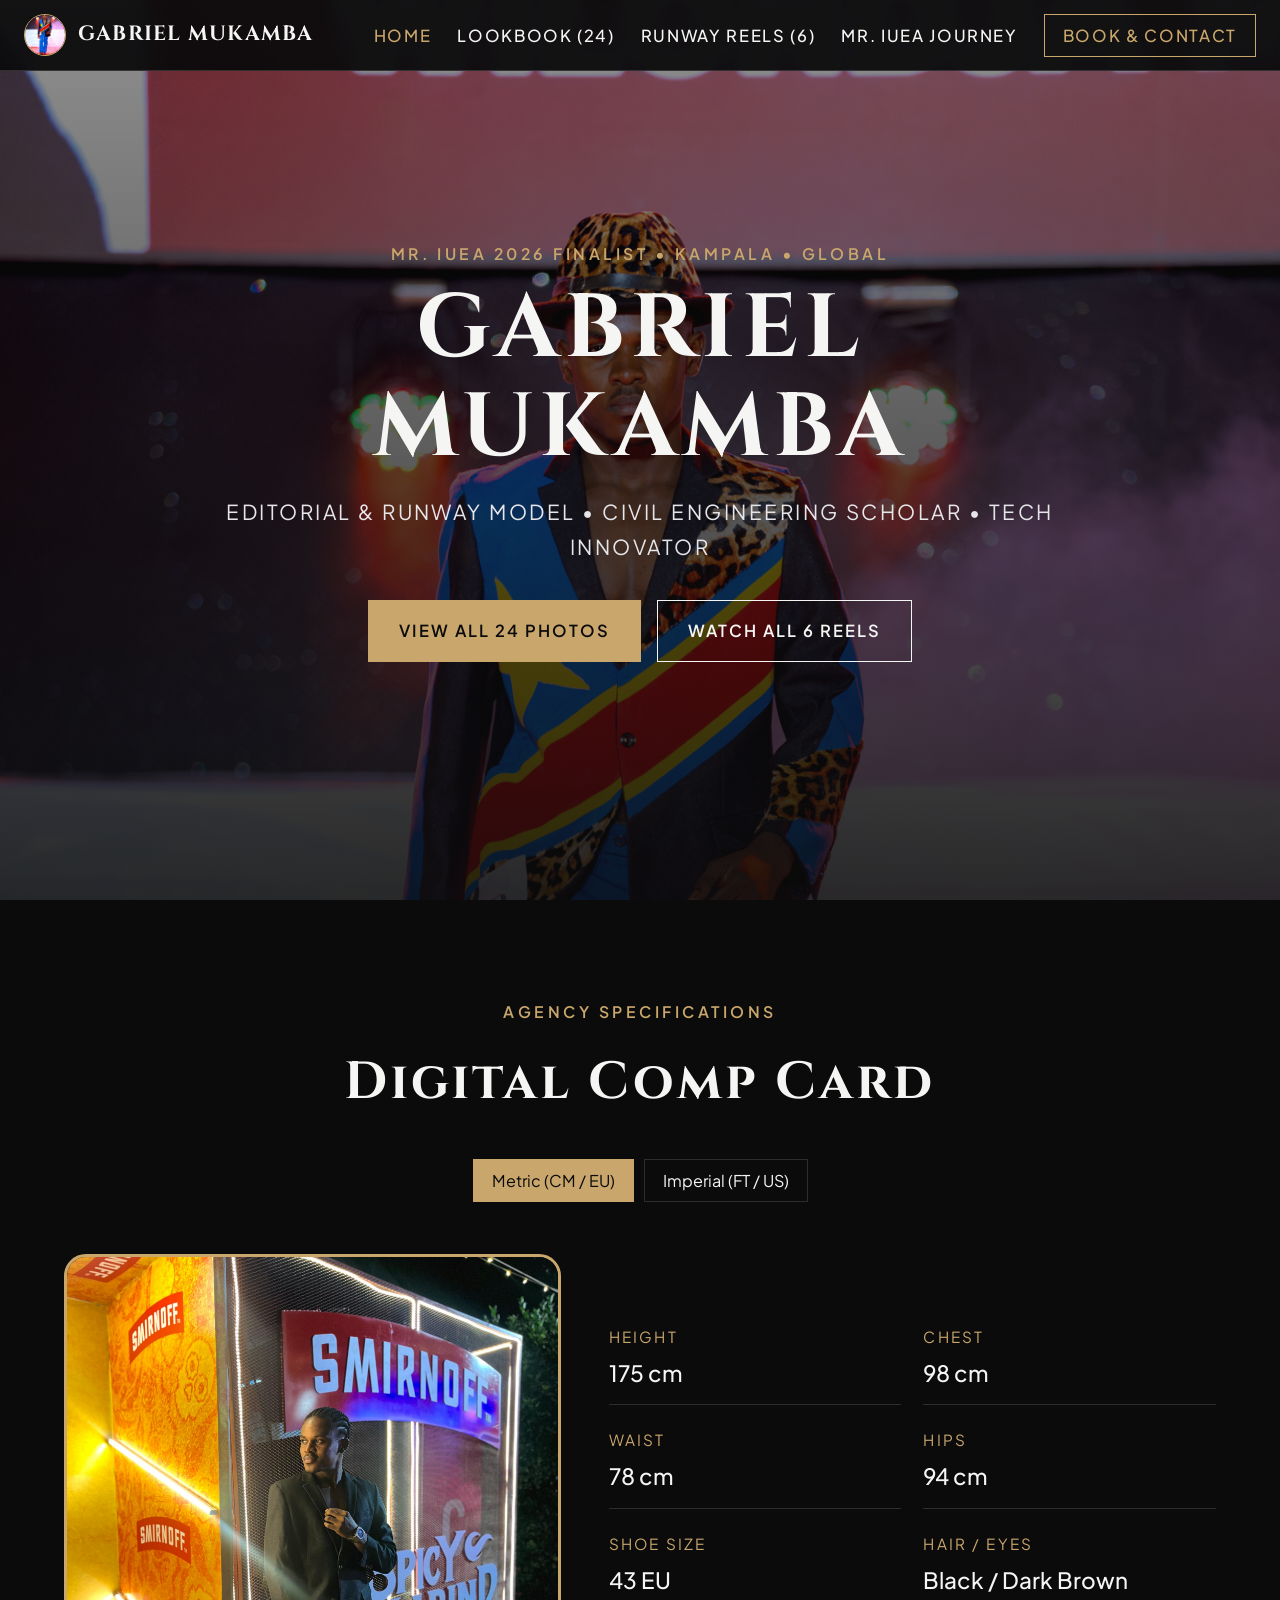
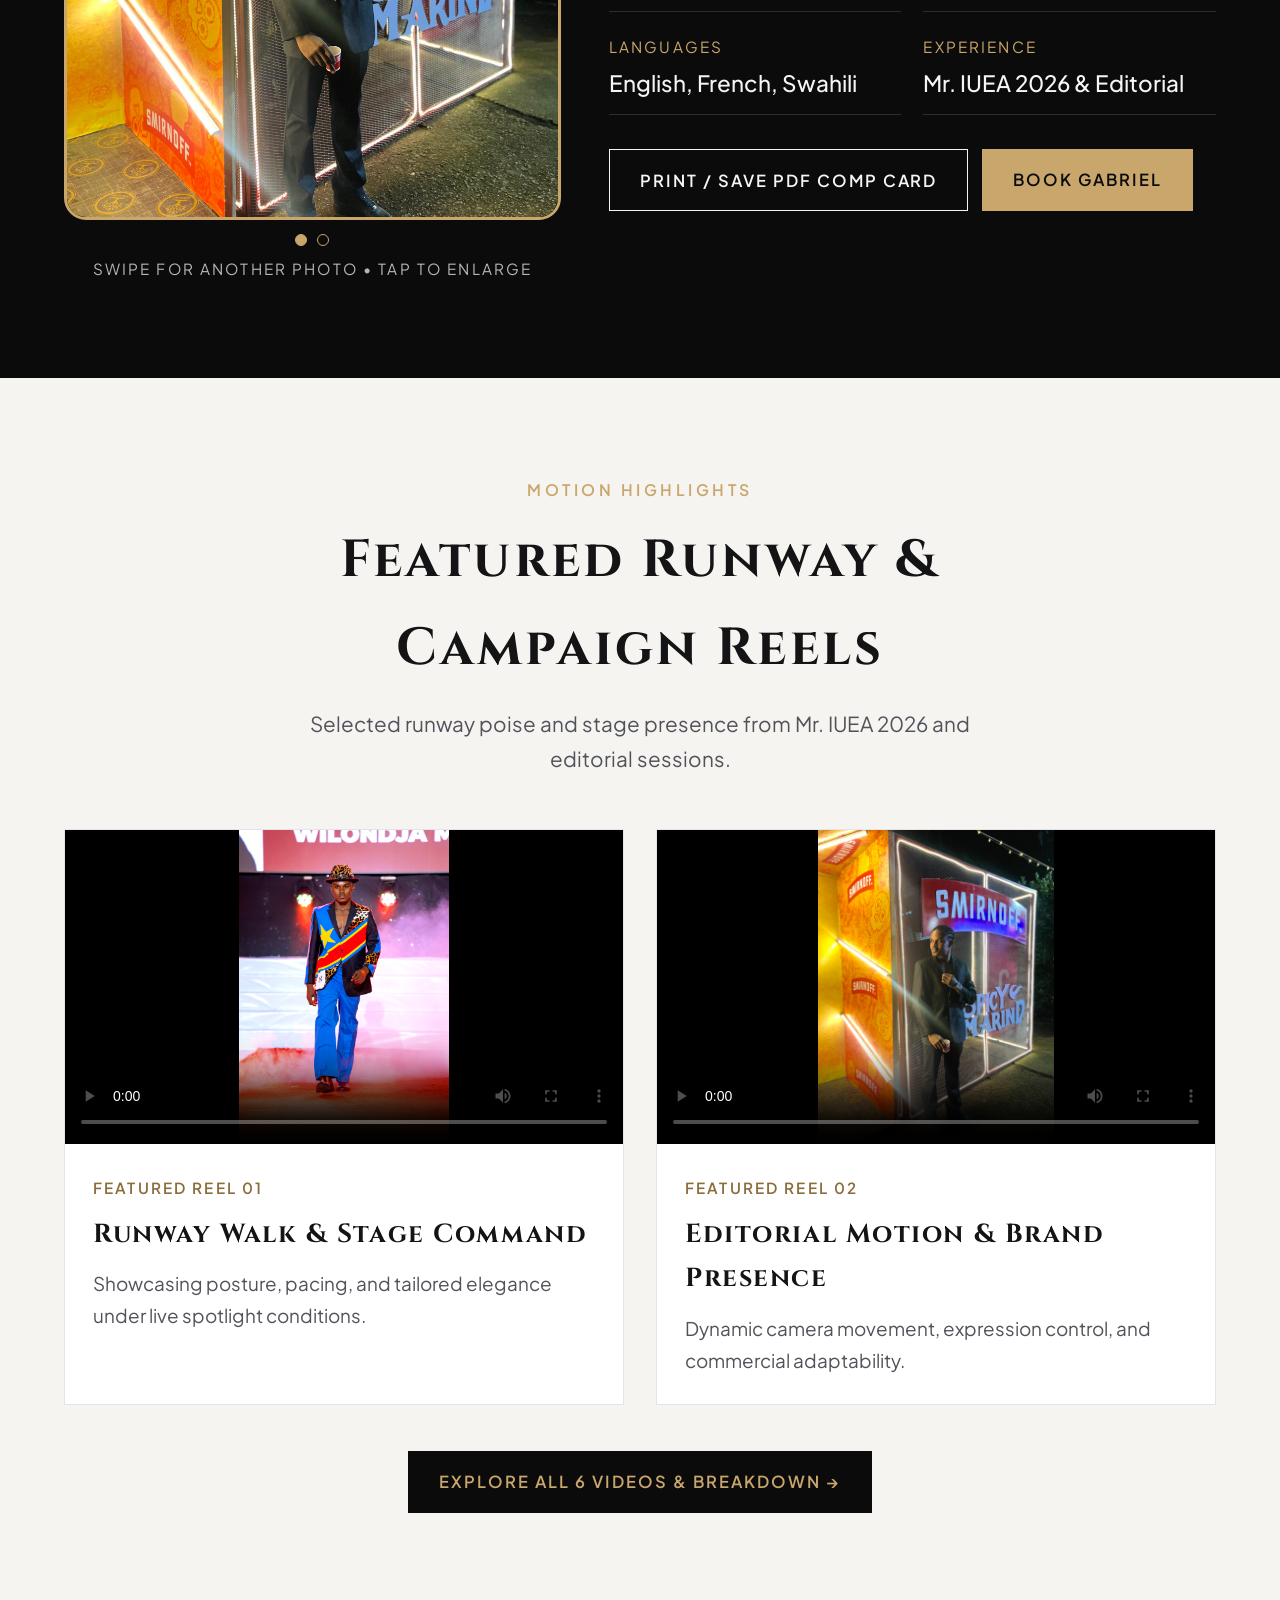
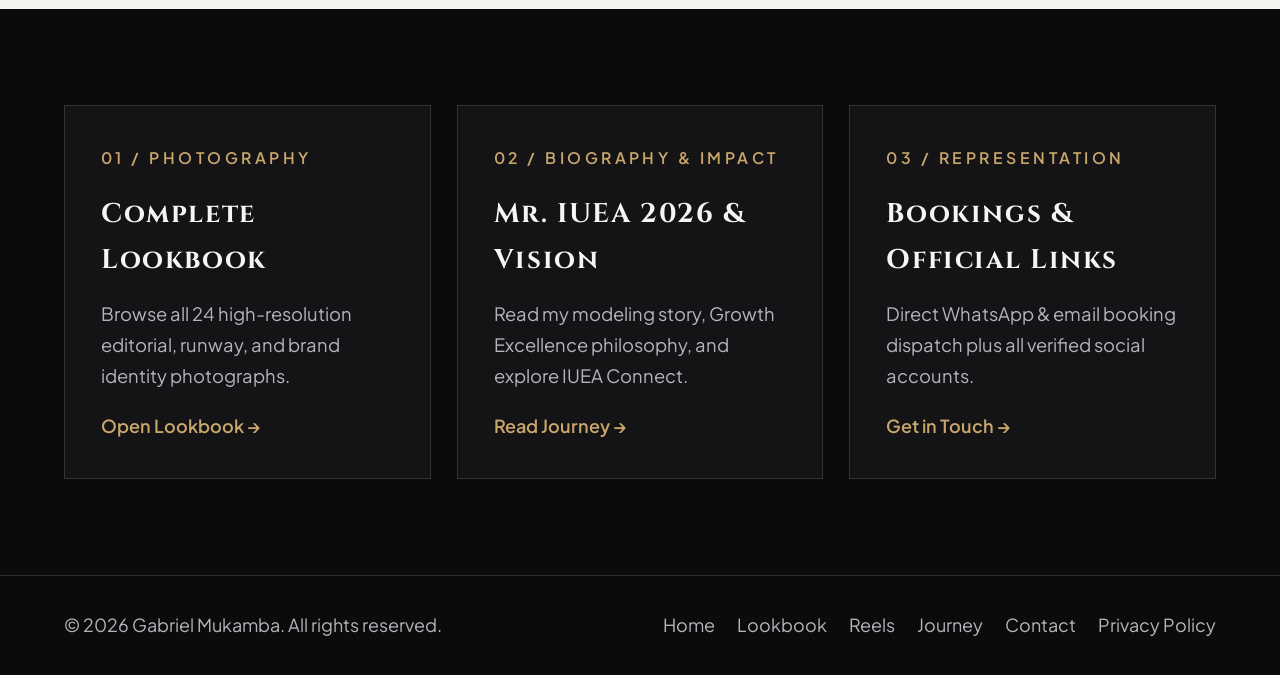
==== index.html @ 6ba51ef1 "Model portfolio: carousel, page backgrounds, fixes" ====
<!DOCTYPE html>
<html lang="en">
<head>
  <meta charset="UTF-8">
  <meta name="viewport" content="width=device-width, initial-scale=1.0">
  <title>Gabriel Mukamba | Fashion Model &amp; Innovator</title>
  <meta name="description" content="Gabriel Mukamba - editorial and runway model, civil engineering scholar and tech innovator based in Kampala, Uganda.">
  <link rel="stylesheet" href="style.css">
  <link rel="preconnect" href="https://fonts.googleapis.com">
  <link rel="preconnect" href="https://fonts.gstatic.com" crossorigin>
  <link href="https://fonts.googleapis.com/css2?family=Cinzel:wght@500;700&family=Plus+Jakarta+Sans:wght@300;400;500;600;700&display=swap" rel="stylesheet">
</head>
<body>
  <header class="site-header">
    <nav class="navbar">
      <a class="brand" href="index.html">
        <img src="images/logo.png" alt="GM Logo" class="brand-logo" onerror="this.style.display='none'">
        <span>GABRIEL MUKAMBA</span>
      </a>
      <button class="menu-toggle" id="menuToggle" aria-label="Toggle Menu">&#9776;</button>
      <ul class="links" id="navLinks">
        <li><a href="index.html" class="active">Home</a></li>
        <li><a href="lookbook.html">Lookbook (24)</a></li>
        <li><a href="reels.html">Runway Reels (6)</a></li>
        <li><a href="journey.html">Mr. IUEA Journey</a></li>
        <li><a href="contact.html" class="nav-cta">Book &amp; Contact</a></li>
      </ul>
    </nav>
  </header>

  <section class="hero">
    <div class="hero-overlay"></div>
    <img src="images/hero-1.jpg" alt="Gabriel Mukamba signature editorial" class="hero-bg">
    <div class="hero-content">
      <span class="kicker">MR. IUEA 2026 FINALIST &bull; KAMPALA &bull; GLOBAL</span>
      <h1>GABRIEL MUKAMBA</h1>
      <p class="hero-subtitle">Editorial &amp; Runway Model &bull; Civil Engineering Scholar &bull; Tech Innovator</p>
      <div class="hero-actions">
        <a href="lookbook.html" class="btn btn-gold">View All 24 Photos</a>
        <a href="reels.html" class="btn btn-outline">Watch All 6 Reels</a>
      </div>
    </div>
  </section>

  <section id="comp-card" class="section-dark">
    <div class="wrap">
      <div class="section-header">
        <span class="kicker">AGENCY SPECIFICATIONS</span>
        <h2>Digital Comp Card</h2>
        <div class="unit-switch">
          <button class="unit-btn active" data-unit="metric">Metric (CM / EU)</button>
          <button class="unit-btn" data-unit="imperial">Imperial (FT / US)</button>
        </div>
      </div>

      <div class="comp-grid">
        <div class="comp-photo">
          <div class="photo-carousel" id="photoCarousel">
            <div class="slide" onclick="openMedia('image', 'images/hero-2.jpg', 'Gabriel Mukamba - Signature Portfolio Frame')">
              <img src="images/hero-2.jpg" alt="Gabriel Mukamba featured portrait 1">
            </div>
            <div class="slide" onclick="openMedia('image', 'images/hero-1.jpg', 'Gabriel Mukamba - Editorial Runway Frame')">
              <img src="images/hero-1.jpg" alt="Gabriel Mukamba featured portrait 2">
            </div>
          </div>
          <div class="carousel-dots" id="carouselDots">
            <button class="dot active" aria-label="Photo 1"></button>
            <button class="dot" aria-label="Photo 2"></button>
          </div>
          <span class="photo-tag">SWIPE FOR ANOTHER PHOTO &bull; TAP TO ENLARGE</span>
        </div>

        <div class="comp-details">
          <div class="stats-table">
            <div class="stat-box"><span class="stat-label">Height</span><span class="stat-val" data-metric="175 cm" data-imperial="5' 9&quot;">175 cm</span></div>
            <div class="stat-box"><span class="stat-label">Chest</span><span class="stat-val" data-metric="98 cm" data-imperial="38.5&quot;">98 cm</span></div>
            <div class="stat-box"><span class="stat-label">Waist</span><span class="stat-val" data-metric="78 cm" data-imperial="31&quot;">78 cm</span></div>
            <div class="stat-box"><span class="stat-label">Hips</span><span class="stat-val" data-metric="94 cm" data-imperial="37&quot;">94 cm</span></div>
            <div class="stat-box"><span class="stat-label">Shoe Size</span><span class="stat-val" data-metric="43 EU" data-imperial="10 US">43 EU</span></div>
            <div class="stat-box"><span class="stat-label">Hair / Eyes</span><span class="stat-val">Black / Dark Brown</span></div>
            <div class="stat-box"><span class="stat-label">Languages</span><span class="stat-val">English, French, Swahili</span></div>
            <div class="stat-box"><span class="stat-label">Experience</span><span class="stat-val">Mr. IUEA 2026 &amp; Editorial</span></div>
          </div>
          <div class="comp-actions">
            <button onclick="window.print()" class="btn btn-outline">Print / Save PDF Comp Card</button>
            <a href="contact.html" class="btn btn-gold">Book Gabriel</a>
          </div>
        </div>
      </div>
    </div>
  </section>

  <section class="section-light">
    <div class="wrap">
      <div class="section-header">
        <span class="kicker">MOTION HIGHLIGHTS</span>
        <h2>Featured Runway &amp; Campaign Reels</h2>
        <p class="lead">Selected runway poise and stage presence from Mr. IUEA 2026 and editorial sessions.</p>
      </div>

      <div class="featured-videos-grid">
        <div class="video-feature-card">
          <video controls playsinline preload="metadata" poster="images/hero-1.jpg">
            <source src="videos/featured-1.mp4" type="video/mp4">
          </video>
          <div class="video-info">
            <span class="badge">FEATURED REEL 01</span>
            <h3>Runway Walk &amp; Stage Command</h3>
            <p>Showcasing posture, pacing, and tailored elegance under live spotlight conditions.</p>
          </div>
        </div>

        <div class="video-feature-card">
          <video controls playsinline preload="metadata" poster="images/hero-2.jpg">
            <source src="videos/featured-2.mp4" type="video/mp4">
          </video>
          <div class="video-info">
            <span class="badge">FEATURED REEL 02</span>
            <h3>Editorial Motion &amp; Brand Presence</h3>
            <p>Dynamic camera movement, expression control, and commercial adaptability.</p>
          </div>
        </div>
      </div>

      <div class="center-cta">
        <a href="reels.html" class="btn btn-dark">Explore All 6 Videos &amp; Breakdown &rarr;</a>
      </div>
    </div>
  </section>

  <section class="section-dark">
    <div class="wrap">
      <div class="explore-grid">
        <a href="lookbook.html" class="explore-card">
          <span class="kicker">01 / PHOTOGRAPHY</span>
          <h3>Complete Lookbook</h3>
          <p>Browse all 24 high-resolution editorial, runway, and brand identity photographs.</p>
          <span class="arrow">Open Lookbook &rarr;</span>
        </a>
        <a href="journey.html" class="explore-card">
          <span class="kicker">02 / BIOGRAPHY &amp; IMPACT</span>
          <h3>Mr. IUEA 2026 &amp; Vision</h3>
          <p>Read my modeling story, Growth Excellence philosophy, and explore IUEA Connect.</p>
          <span class="arrow">Read Journey &rarr;</span>
        </a>
        <a href="contact.html" class="explore-card">
          <span class="kicker">03 / REPRESENTATION</span>
          <h3>Bookings &amp; Official Links</h3>
          <p>Direct WhatsApp &amp; email booking dispatch plus all verified social accounts.</p>
          <span class="arrow">Get in Touch &rarr;</span>
        </a>
      </div>
    </div>
  </section>

  <div class="lightbox" id="lightbox">
    <button class="lightbox-close" id="lightboxClose" aria-label="Close">&times;</button>
    <div class="lightbox-body" id="lightboxBody"></div>
    <p class="lightbox-caption" id="lightboxCaption"></p>
  </div>

  <footer class="site-footer">
    <div class="wrap footer-flex">
      <span>&copy; 2026 Gabriel Mukamba. All rights reserved.</span>
      <div class="footer-links">
        <a href="index.html">Home</a>
        <a href="lookbook.html">Lookbook</a>
        <a href="reels.html">Reels</a>
        <a href="journey.html">Journey</a>
        <a href="contact.html">Contact</a>
        <a href="privacy.html">Privacy Policy</a>
      </div>
    </div>
  </footer>

  <script src="script.js"></script>
</body>
</html>
---- style.css ----
:root {
  --bg-dark: #0b0b0c;
  --bg-card: #141417;
  --bg-light: #f6f4f0;
  --text-light: #f5f5f3;
  --text-muted: #b4b4ba;
  --text-dark: #141416;
  --gold: #c9a66b;
  --gold-hover: #dfc088;
  --border-dark: rgba(255, 255, 255, 0.14);
}
* { margin: 0; padding: 0; box-sizing: border-box; }
html { scroll-behavior: smooth; font-size: 18px; }
body { font-family: 'Plus Jakarta Sans', Arial, sans-serif; background: var(--bg-dark); color: var(--text-light); line-height: 1.7; font-size: 1rem; -webkit-text-size-adjust: 100%; }
img, video { max-width: 100%; }
.wrap { max-width: 1200px; margin: 0 auto; padding: 0 24px; }
h1, h2, h3, h4, .brand { font-family: 'Cinzel', Georgia, serif; letter-spacing: 0.06em; }
.kicker { display: inline-block; font-size: 0.88rem; letter-spacing: 0.22em; text-transform: uppercase; color: var(--gold); margin-bottom: 12px; font-weight: 600; }

/* Header */
.site-header { position: fixed; top: 0; width: 100%; z-index: 1000; background: rgba(11,11,12,0.94); backdrop-filter: blur(12px); border-bottom: 1px solid var(--border-dark); }
.navbar { max-width: 1280px; margin: 0 auto; padding: 14px 24px; display: flex; align-items: center; justify-content: space-between; }
.brand { display: flex; align-items: center; gap: 12px; color: var(--text-light); text-decoration: none; font-size: 1.15rem; font-weight: 700; }
.brand-logo { height: 42px; width: 42px; border-radius: 50%; object-fit: cover; border: 1px solid var(--gold); }
.links { list-style: none; display: flex; align-items: center; gap: 26px; }
.links a { color: var(--text-light); text-decoration: none; font-size: 0.92rem; font-weight: 500; text-transform: uppercase; letter-spacing: 0.1em; transition: color 0.3s; }
.links a:hover, .links a.active { color: var(--gold); }
.nav-cta { border: 1px solid var(--gold); padding: 10px 18px; color: var(--gold) !important; }
.nav-cta:hover { background: var(--gold); color: var(--bg-dark) !important; }

/* Hero */
.hero { position: relative; height: 100vh; min-height: 680px; display: flex; align-items: center; justify-content: center; text-align: center; overflow: hidden; }
.hero-bg { position: absolute; inset: 0; width: 100%; height: 100%; object-fit: cover; object-position: center top; z-index: 1; }
.hero-overlay { position: absolute; inset: 0; background: linear-gradient(to bottom, rgba(11,11,12,0.45), rgba(11,11,12,0.88)); z-index: 2; }
.hero-content { position: relative; z-index: 3; max-width: 900px; padding: 0 20px; }
.hero-content h1 { font-size: clamp(2.8rem, 7vw, 5.2rem); line-height: 1.1; margin-bottom: 18px; }
.hero-subtitle { font-size: 1.15rem; color: #e6e6ea; letter-spacing: 0.12em; text-transform: uppercase; margin-bottom: 34px; }
.hero-actions { display: flex; gap: 16px; justify-content: center; flex-wrap: wrap; }

/* Banners & buttons */
.page-banner { padding: 150px 0 70px; background: var(--bg-card); border-bottom: 1px solid var(--border-dark); text-align: center; }
.page-banner.has-bg { background-size: cover; background-position: center 25%; padding: 180px 0 110px; }
.page-banner.has-bg h1, .page-banner.has-bg .lead { text-shadow: 0 2px 14px rgba(0,0,0,0.7); }
.page-banner.has-bg .lead { color: #e6e6ea; }
.page-banner h1 { font-size: clamp(2.3rem, 5vw, 3.6rem); margin-bottom: 14px; }
.page-banner .lead, .lead { color: var(--text-muted); font-size: 1.15rem; max-width: 720px; margin: 0 auto; }
.btn { display: inline-block; padding: 16px 30px; font-size: 0.92rem; font-weight: 600; text-transform: uppercase; letter-spacing: 0.12em; text-decoration: none; cursor: pointer; transition: all 0.3s; border: 1px solid transparent; font-family: inherit; }
.btn-gold { background: var(--gold); color: var(--bg-dark); }
.btn-gold:hover { background: var(--gold-hover); }
.btn-dark { background: var(--bg-dark); color: var(--gold); border-color: var(--bg-dark); }
.btn-dark:hover { background: var(--gold); color: var(--bg-dark); }
.btn-outline { border-color: var(--text-light); color: var(--text-light); background: transparent; }
.btn-outline:hover { background: var(--text-light); color: var(--bg-dark); }

/* Sections */
.section-dark { padding: 96px 0; background: var(--bg-dark); }
.section-light { padding: 96px 0; background: var(--bg-light); color: var(--text-dark); }
.section-light .lead { color: #52525b; }
.section-header { text-align: center; max-width: 720px; margin: 0 auto 52px; }
.section-header h2 { font-size: clamp(2rem, 4.2vw, 2.9rem); margin-bottom: 14px; }

/* Comp card */
.unit-switch { display: inline-flex; gap: 10px; margin-top: 18px; }
.unit-btn { padding: 10px 18px; background: transparent; color: var(--text-light); border: 1px solid var(--border-dark); font-size: 0.9rem; cursor: pointer; font-family: inherit; transition: all 0.3s; }
.unit-btn.active, .unit-btn:hover { background: var(--gold); border-color: var(--gold); color: var(--bg-dark); }
.comp-grid { display: grid; grid-template-columns: 0.9fr 1.1fr; gap: 48px; align-items: center; }
.comp-photo { position: relative; cursor: pointer; }
.photo-carousel { display: flex; overflow-x: auto; scroll-snap-type: x mandatory; -webkit-overflow-scrolling: touch; scrollbar-width: none; border: 3px solid var(--gold); border-radius: 22px; background: #000; }
.photo-carousel::-webkit-scrollbar { display: none; }
.slide { flex: 0 0 100%; scroll-snap-align: center; cursor: pointer; }
.slide img { width: 100%; height: 560px; object-fit: cover; display: block; }
.carousel-dots { display: flex; justify-content: center; gap: 10px; margin-top: 14px; }
.dot { width: 12px; height: 12px; border-radius: 50%; border: 1px solid var(--gold); background: transparent; cursor: pointer; padding: 0; }
.dot.active { background: var(--gold); }
.photo-tag { display: block; text-align: center; margin-top: 10px; font-size: 0.85rem; letter-spacing: 0.14em; color: var(--text-muted); }
.stats-table { display: grid; grid-template-columns: 1fr 1fr; gap: 22px; margin-bottom: 34px; }
.stat-box { border-bottom: 1px solid var(--border-dark); padding-bottom: 12px; }
.stat-label { display: block; font-size: 0.85rem; text-transform: uppercase; letter-spacing: 0.14em; color: var(--gold); margin-bottom: 4px; }
.stat-val { font-size: 1.25rem; font-weight: 500; }
.comp-actions { display: flex; gap: 14px; flex-wrap: wrap; }

/* Explore cards */
.explore-grid { display: grid; grid-template-columns: repeat(3, 1fr); gap: 26px; }
.explore-card { background: var(--bg-card); border: 1px solid var(--border-dark); padding: 36px; text-decoration: none; color: var(--text-light); transition: border-color 0.3s, transform 0.3s; display: block; }
.explore-card:hover { border-color: var(--gold); transform: translateY(-4px); }
.explore-card h3 { margin: 8px 0 14px; font-size: 1.5rem; }
.explore-card p { color: var(--text-muted); font-size: 1.02rem; margin-bottom: 20px; }
.explore-card .arrow { color: var(--gold); font-weight: 600; font-size: 1rem; }

/* Lookbook */
.filter-bar { display: flex; flex-wrap: wrap; gap: 12px; margin-bottom: 36px; justify-content: center; }
.filter-btn { padding: 12px 22px; background: transparent; color: var(--text-dark); border: 1px solid #c8c4bb; font-size: 0.95rem; font-weight: 500; cursor: pointer; font-family: inherit; transition: all 0.3s; }
.filter-btn.active, .filter-btn:hover { background: var(--bg-dark); color: var(--gold); border-color: var(--bg-dark); }
.media-grid { display: grid; grid-template-columns: repeat(auto-fill, minmax(300px, 1fr)); gap: 24px; }
.media-card { position: relative; height: 430px; overflow: hidden; background: #18181b; cursor: pointer; }
.media-card img, .media-card video { width: 100%; height: 100%; object-fit: cover; transition: transform 0.5s ease; display: block; }
.media-card:hover img { transform: scale(1.05); }
.media-overlay { position: absolute; inset: auto 0 0 0; padding: 22px; background: linear-gradient(to top, rgba(0,0,0,0.9), transparent); color: #fff; }
.media-overlay span { font-size: 0.82rem; letter-spacing: 0.16em; color: var(--gold); font-weight: 600; }
.media-overlay h4 { font-size: 1.15rem; margin-top: 4px; }
.play-badge { position: absolute; top: 14px; left: 14px; background: var(--gold); color: var(--bg-dark); font-size: 0.8rem; font-weight: 700; padding: 6px 12px; letter-spacing: 0.1em; }

/* Videos: show the WHOLE video, never crop */
.featured-videos-grid { display: grid; grid-template-columns: 1fr 1fr; gap: 32px; }
.video-feature-card { background: #fff; border: 1px solid #e4e4e7; overflow: hidden; }
.video-feature-card video { width: 100%; aspect-ratio: 16 / 9; max-height: 520px; object-fit: contain; background: #000; display: block; }
.video-info { padding: 28px; }
.video-info .badge { font-size: 0.85rem; letter-spacing: 0.14em; color: #8a6d3b; font-weight: 600; }
.video-info h3 { margin: 10px 0; font-size: 1.45rem; }
.video-info p { color: #52525b; font-size: 1.05rem; }
.center-cta { text-align: center; margin-top: 46px; }

.reels-showcase-list { display: flex; flex-direction: column; gap: 40px; }
.reel-row { display: grid; grid-template-columns: 1.25fr 0.75fr; gap: 40px; align-items: center; background: var(--bg-card); border: 1px solid var(--border-dark); padding: 28px; }
.reel-row video { width: 100%; aspect-ratio: 16 / 9; max-height: 560px; object-fit: contain; background: #000; display: block; }
.reel-text h3 { font-size: 1.65rem; margin: 10px 0 14px; }
.reel-text p { color: var(--text-muted); font-size: 1.08rem; }

/* Journey & projects */
.journey-grid { display: grid; grid-template-columns: 1.15fr 0.85fr; gap: 52px; align-items: center; }
.journey-content h2 { font-size: 2.3rem; margin-bottom: 20px; }
.journey-content h3 { color: var(--gold); margin: 28px 0 12px; font-size: 1.4rem; }
.journey-content p { color: #dcdce0; margin-bottom: 18px; font-size: 1.1rem; }
.journey-visual img { width: 100%; height: 560px; object-fit: cover; border: 1px solid var(--border-dark); display: block; }
.journey-caption { background: var(--bg-card); border: 1px solid var(--border-dark); padding: 18px 22px; margin-top: -34px; margin-left: 20px; position: relative; }
.journey-caption strong { display: block; color: var(--gold); font-family: 'Cinzel', serif; font-size: 1.1rem; }
.journey-caption span { font-size: 0.98rem; }
.projects-grid { display: grid; grid-template-columns: 1fr 1fr; gap: 32px; }
.project-card { background: #fff; padding: 40px; border: 1px solid #e4e4e7; display: flex; flex-direction: column; }
.project-card.featured { border-top: 4px solid var(--gold); }
.project-card .badge { font-size: 0.85rem; letter-spacing: 0.14em; color: #8a6d3b; font-weight: 600; }
.project-card h3 { margin: 12px 0 14px; font-size: 1.6rem; }
.project-card p { color: #52525b; margin-bottom: 24px; font-size: 1.08rem; flex: 1; }
.project-link { align-self: flex-start; color: var(--text-dark); font-weight: 700; font-size: 1.05rem; text-decoration: none; border-bottom: 2px solid var(--gold); padding-bottom: 4px; transition: color 0.3s; }
.project-link:hover { color: #8a6d3b; }

/* Contact */
.contact-layout { display: grid; grid-template-columns: 1fr 1fr; gap: 42px; align-items: start; }
.booking-form, .official-links-box { background: var(--bg-card); border: 1px solid var(--border-dark); padding: 40px; }
.booking-form h2, .official-links-box h2 { color: var(--gold); font-size: 1.55rem; margin-bottom: 20px; }
.official-links-box h2:not(:first-child) { margin-top: 36px; }
.booking-form input, .booking-form select, .booking-form textarea { width: 100%; padding: 16px; margin-bottom: 18px; background: var(--bg-dark); border: 1px solid var(--border-dark); color: var(--text-light); font-family: inherit; font-size: 1.05rem; border-radius: 0; }
.booking-form textarea { min-height: 150px; resize: vertical; }
.booking-form input:focus, .booking-form select:focus, .booking-form textarea:focus { outline: none; border-color: var(--gold); }
.form-btns { display: flex; gap: 14px; flex-wrap: wrap; }
.contact-methods .row { display: flex; justify-content: space-between; gap: 16px; padding: 16px 0; border-bottom: 1px solid var(--border-dark); font-size: 1.1rem; flex-wrap: wrap; }
.contact-methods .label { color: var(--text-muted); text-transform: uppercase; font-size: 0.9rem; letter-spacing: 0.12em; }
.contact-methods a { color: var(--text-light); text-decoration: none; }
.contact-methods a:hover { color: var(--gold); }
.profile-note { color: var(--text-muted); font-size: 1.02rem; margin-bottom: 20px; }
.profile-links { display: grid; grid-template-columns: repeat(auto-fit, minmax(150px, 1fr)); gap: 12px; }
.profile-links a { padding: 14px 16px; text-align: center; font-size: 1rem; font-weight: 600; border: 1px solid var(--gold); color: var(--gold); text-decoration: none; transition: all 0.3s; background: var(--bg-dark); }
.profile-links a:hover { background: var(--gold); color: var(--bg-dark); }
.policy-content { max-width: 820px; }
.policy-content h2 { color: var(--gold); font-size: 1.5rem; margin: 32px 0 12px; }
.policy-content p { color: #dcdce0; margin-bottom: 16px; font-size: 1.08rem; }
.policy-content a { color: var(--gold); }

/* Lightbox & footer */
.lightbox { position: fixed; inset: 0; background: rgba(0,0,0,0.95); display: none; flex-direction: column; align-items: center; justify-content: center; z-index: 2000; padding: 24px; }
.lightbox.open { display: flex; }
.lightbox-close { position: absolute; top: 18px; right: 26px; background: none; border: none; color: #fff; font-size: 2.8rem; cursor: pointer; line-height: 1; }
.lightbox-body img, .lightbox-body video { max-width: 92vw; max-height: 78vh; border: 1px solid var(--gold); object-fit: contain; }
.lightbox-caption { margin-top: 16px; color: var(--gold); font-size: 1.1rem; }
.site-footer { border-top: 1px solid var(--border-dark); padding: 34px 0; font-size: 1rem; color: var(--text-muted); }
.footer-flex { display: flex; justify-content: space-between; align-items: center; flex-wrap: wrap; gap: 16px; }
.footer-links { display: flex; gap: 22px; flex-wrap: wrap; }
.footer-links a { color: var(--text-muted); text-decoration: none; }
.footer-links a:hover { color: var(--gold); }

/* Responsive */
.menu-toggle { display: none; background: none; border: none; color: var(--text-light); font-size: 1.9rem; cursor: pointer; }
@media (max-width: 1000px) {
  .menu-toggle { display: block; }
  .links { display: none; position: absolute; top: 70px; left: 0; width: 100%; background: var(--bg-dark); flex-direction: column; align-items: flex-start; padding: 24px; gap: 20px; border-bottom: 1px solid var(--border-dark); }
  .links.open { display: flex; }
  .links a { font-size: 1.05rem; }
  .comp-grid, .featured-videos-grid, .explore-grid, .reel-row, .journey-grid, .projects-grid, .contact-layout { grid-template-columns: 1fr; }
  .slide img, .journey-visual img { height: 460px; }
}
@media (max-width: 560px) {
  html { font-size: 17px; }
  .booking-form, .official-links-box, .project-card { padding: 26px; }
  .stats-table { grid-template-columns: 1fr; }
  .brand span { font-size: 0.95rem; }
}
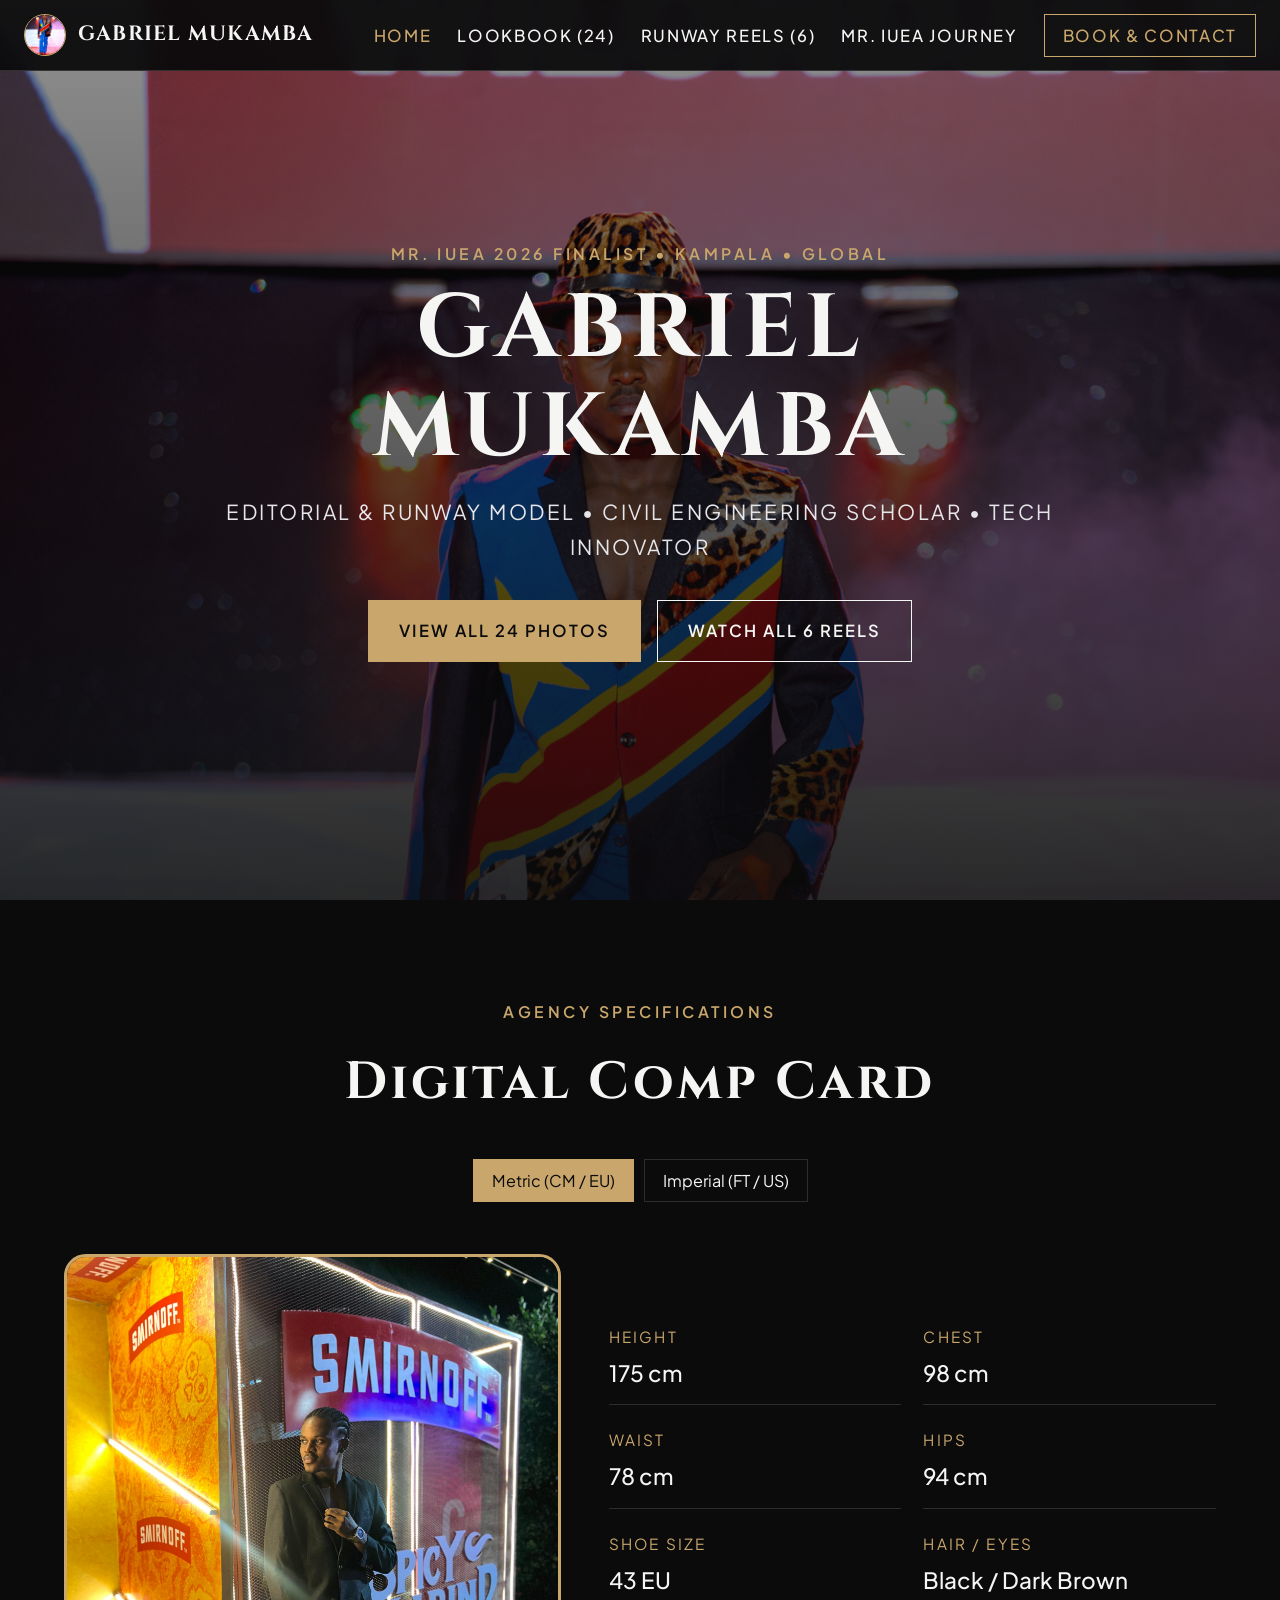
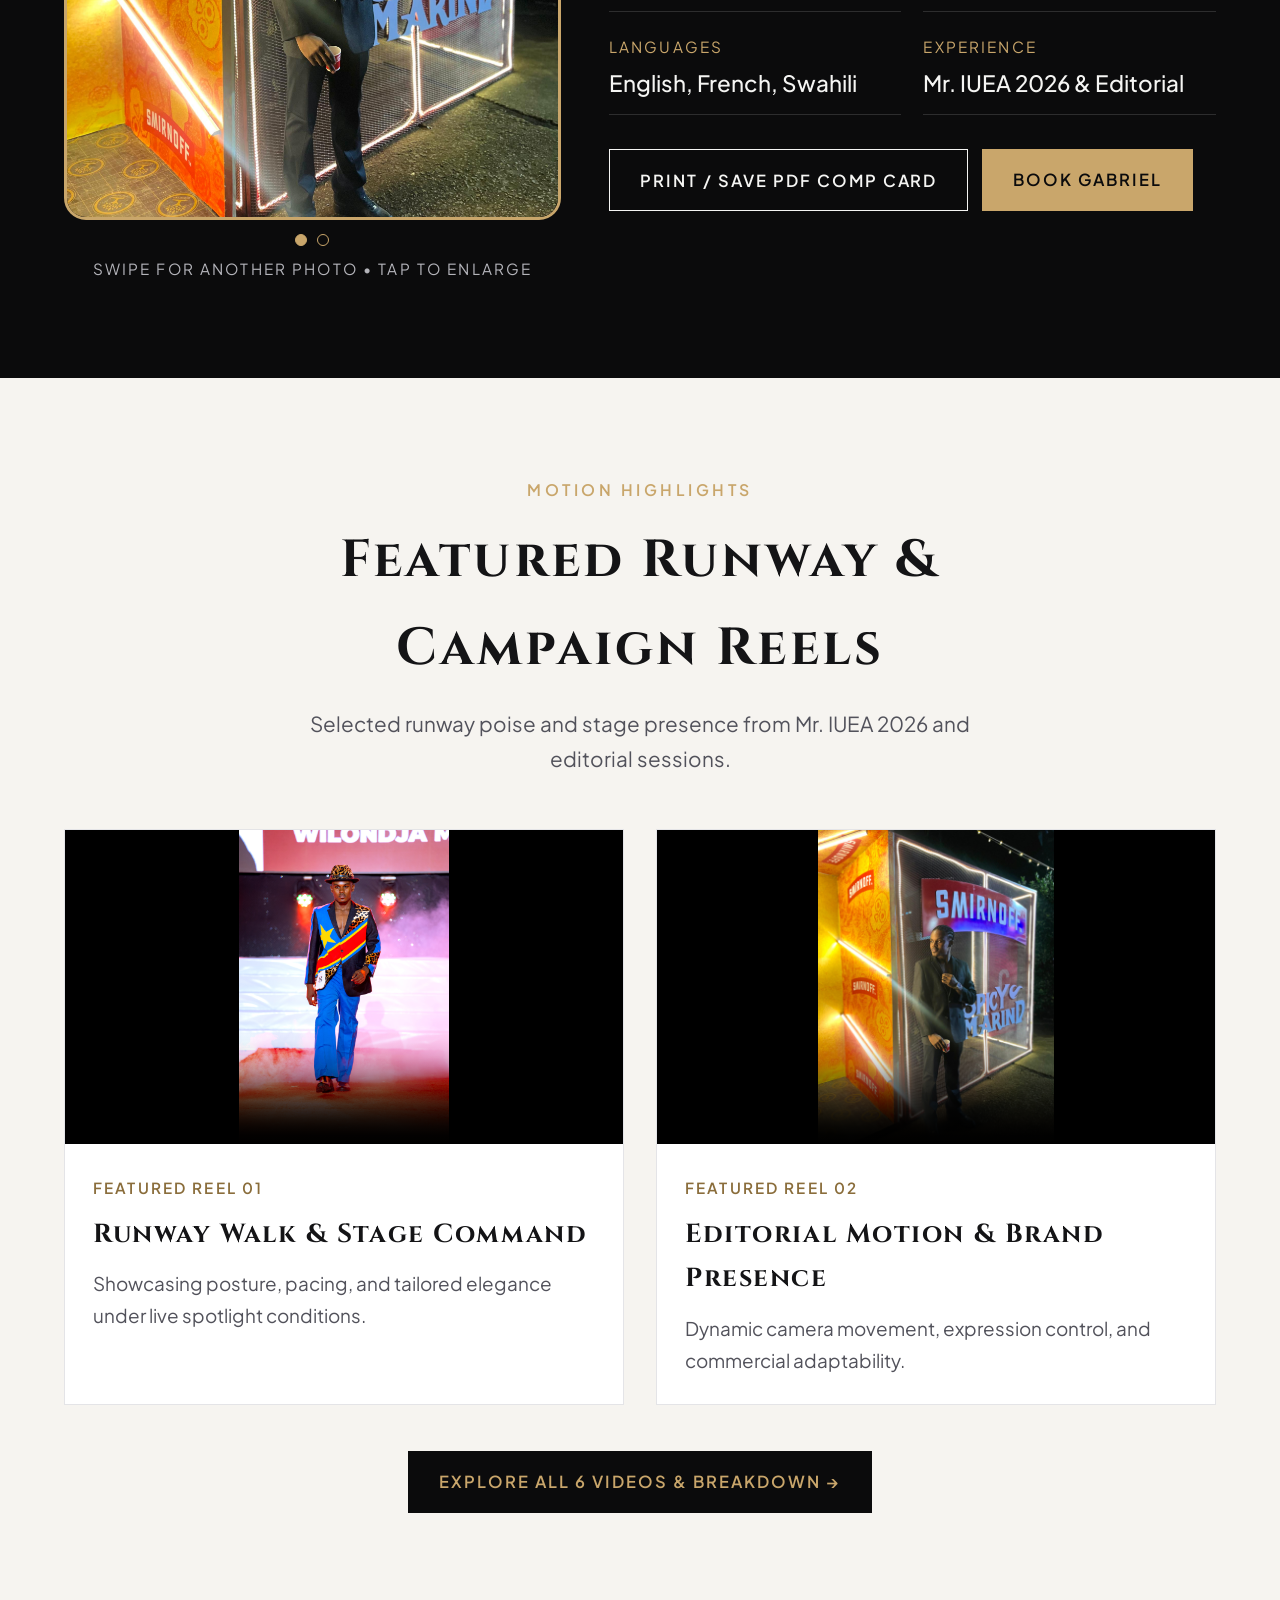
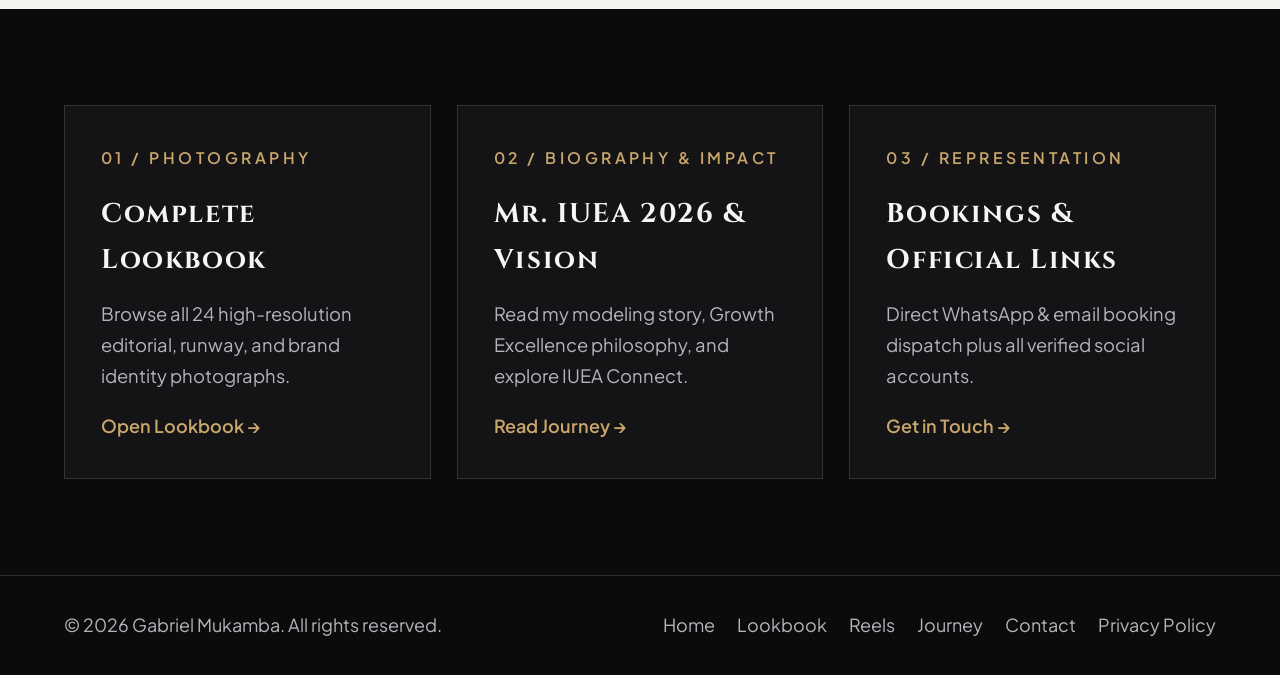
==== commit 1f5ef7e5: "Add link preview image" ====
--- a/index.html
+++ b/index.html
@@ -5,6 +5,18 @@
   <meta name="viewport" content="width=device-width, initial-scale=1.0">
   <title>Gabriel Mukamba | Fashion Model &amp; Innovator</title>
   <meta name="description" content="Gabriel Mukamba - editorial and runway model, civil engineering scholar and tech innovator based in Kampala, Uganda.">
+  <link rel="icon" type="image/png" href="images/logo.png">
+  <meta property="og:type" content="website">
+  <meta property="og:site_name" content="Gabriel Mukamba">
+  <meta property="og:title" content="Gabriel Mukamba | Fashion Model &amp; Innovator">
+  <meta property="og:description" content="Gabriel Mukamba - editorial and runway model, civil engineering scholar and tech innovator based in Kampala, Uganda.">
+  <meta property="og:image" content="https://gabrielmukamba.github.io/gabriel-model-portfolio/images/share.jpg">
+  <meta property="og:image:width" content="1200">
+  <meta property="og:image:height" content="630">
+  <meta name="twitter:card" content="summary_large_image">
+  <meta name="twitter:title" content="Gabriel Mukamba | Fashion Model &amp; Innovator">
+  <meta name="twitter:description" content="Gabriel Mukamba - editorial and runway model, civil engineering scholar and tech innovator based in Kampala, Uganda.">
+  <meta name="twitter:image" content="https://gabrielmukamba.github.io/gabriel-model-portfolio/images/share.jpg">
   <link rel="stylesheet" href="style.css">
   <link rel="preconnect" href="https://fonts.googleapis.com">
   <link rel="preconnect" href="https://fonts.gstatic.com" crossorigin>
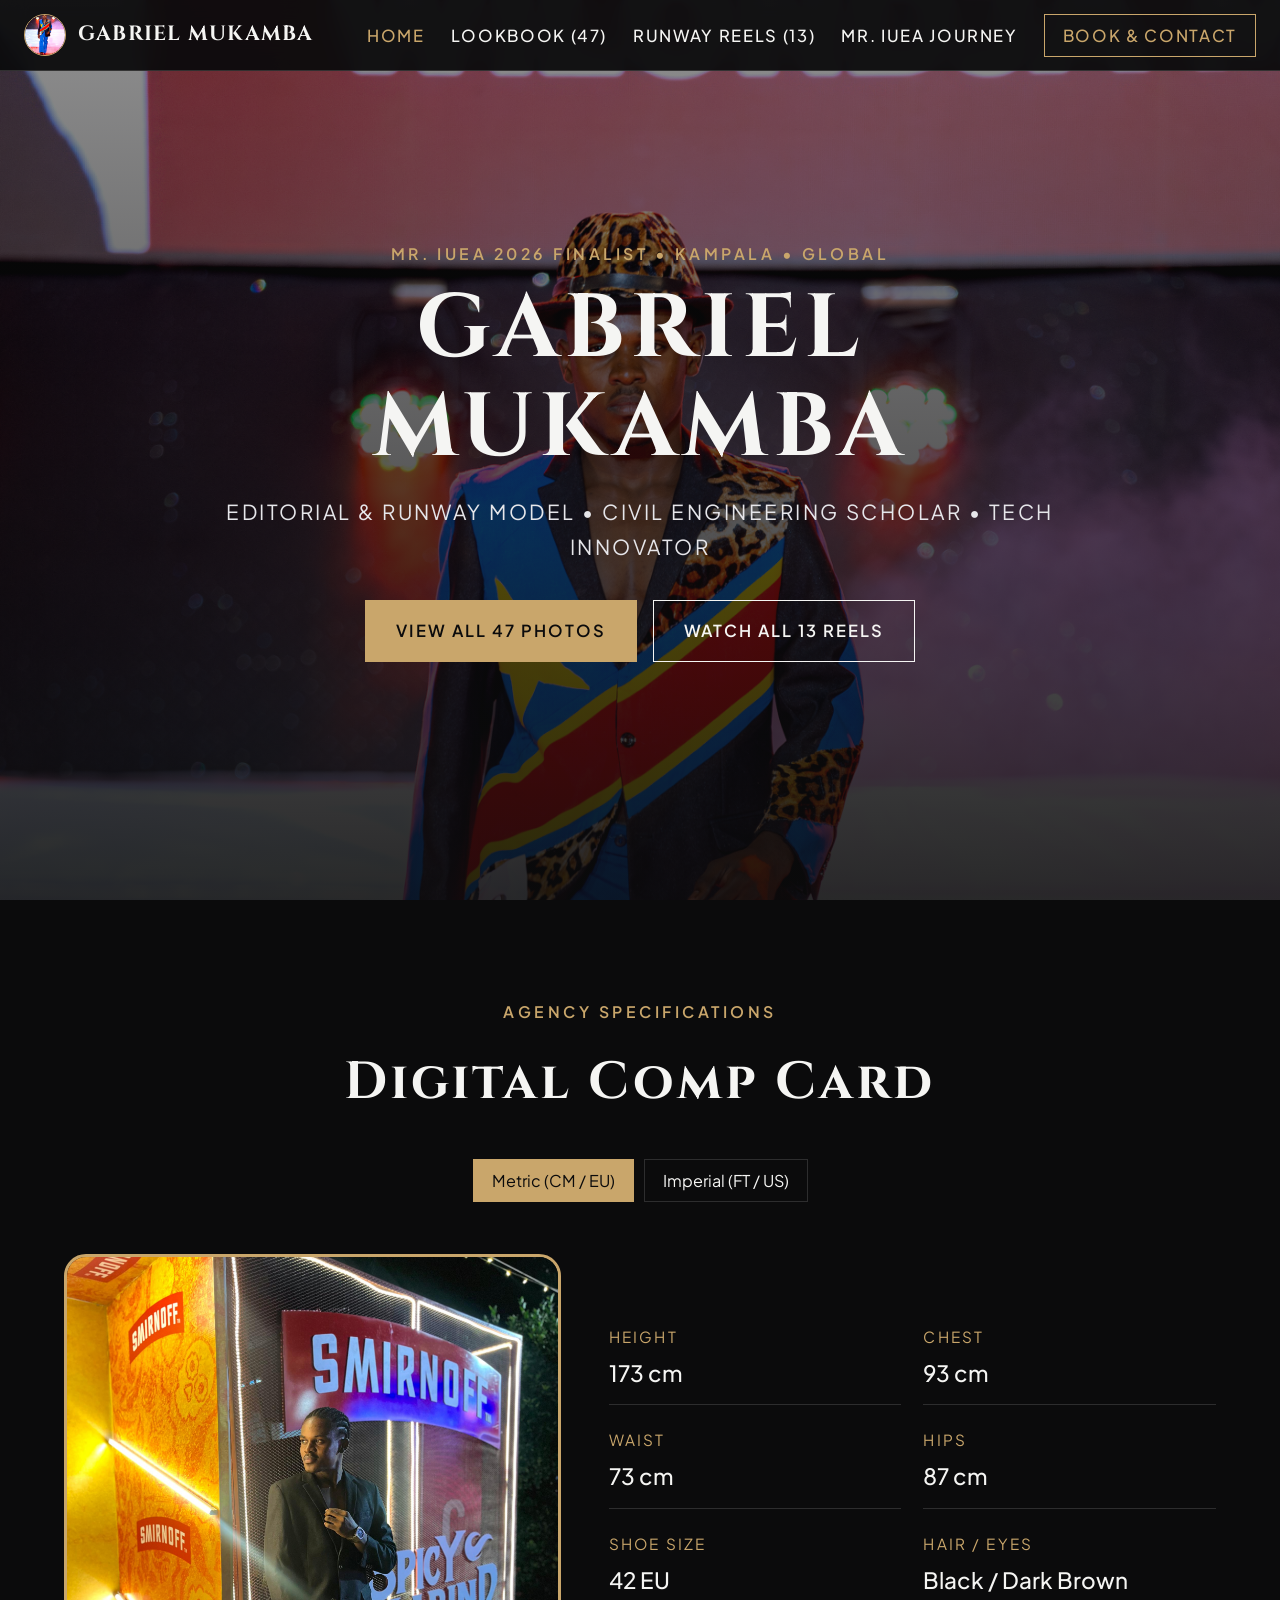
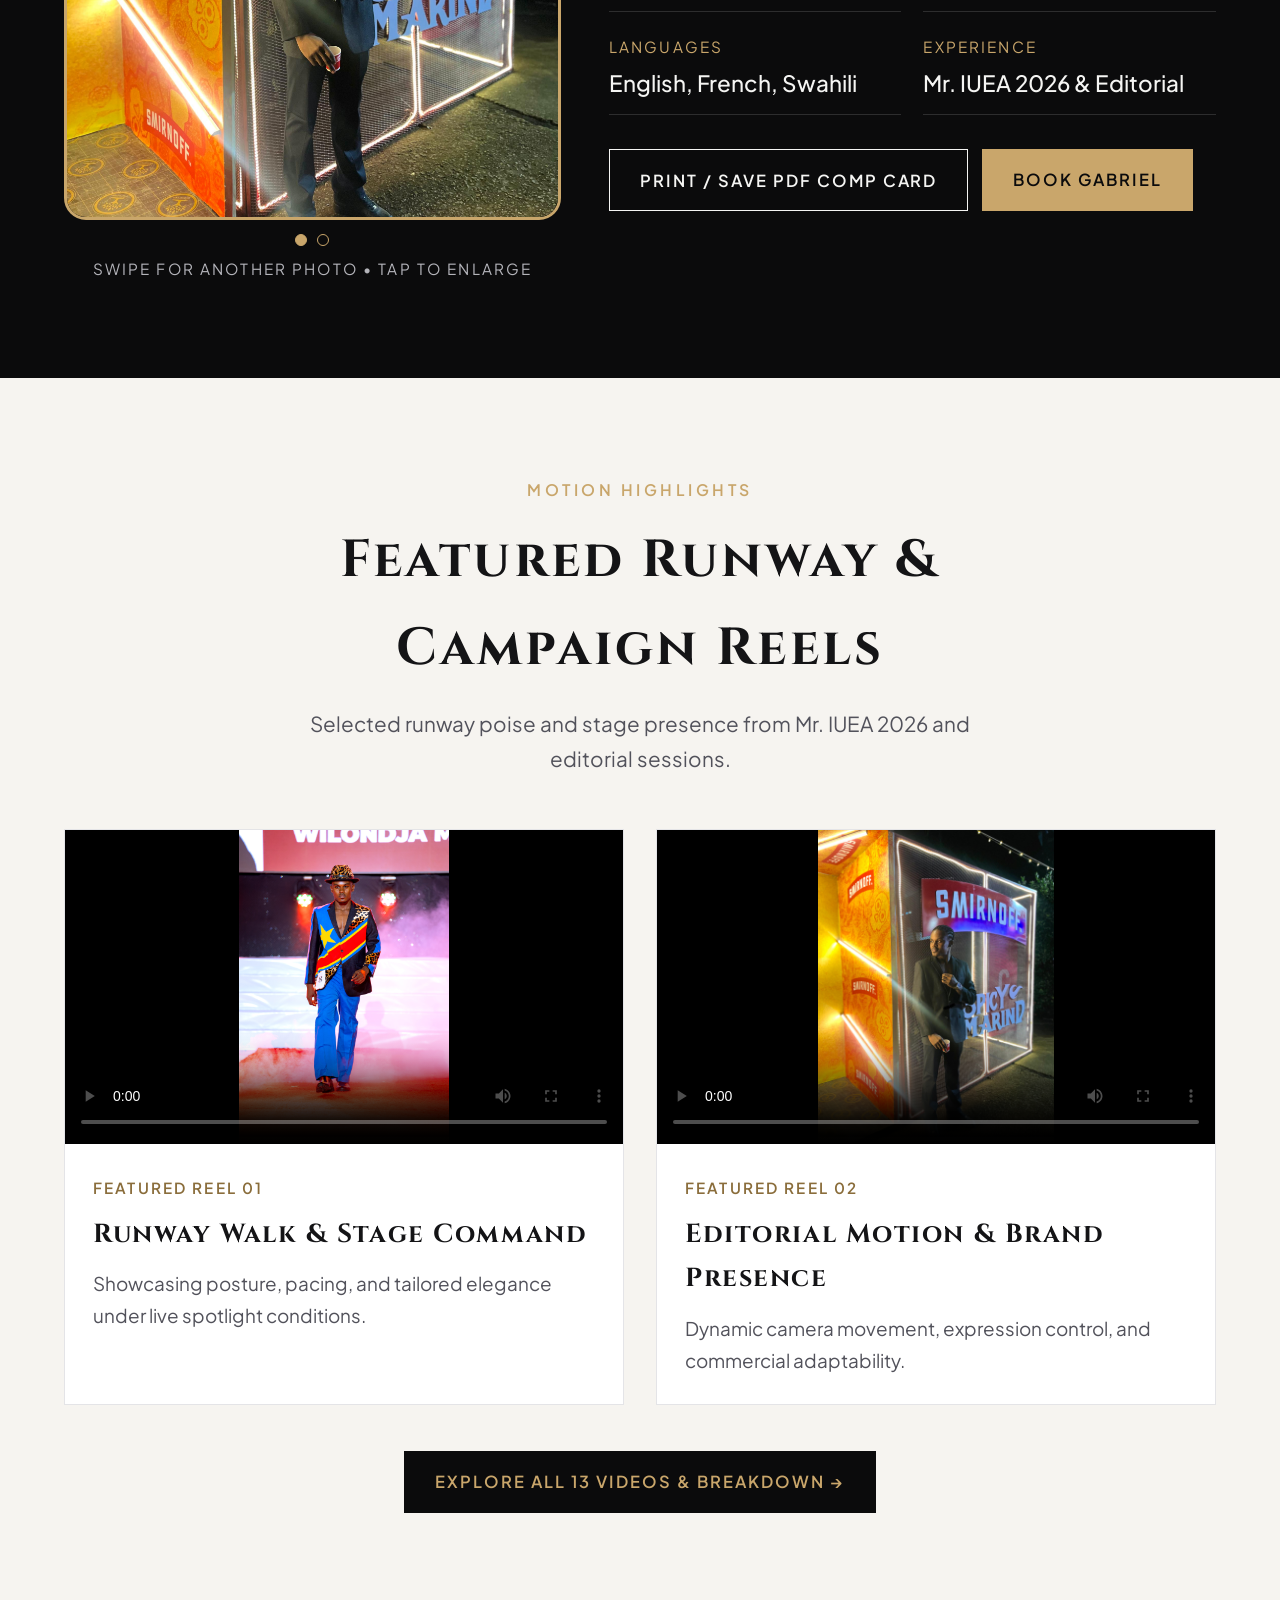
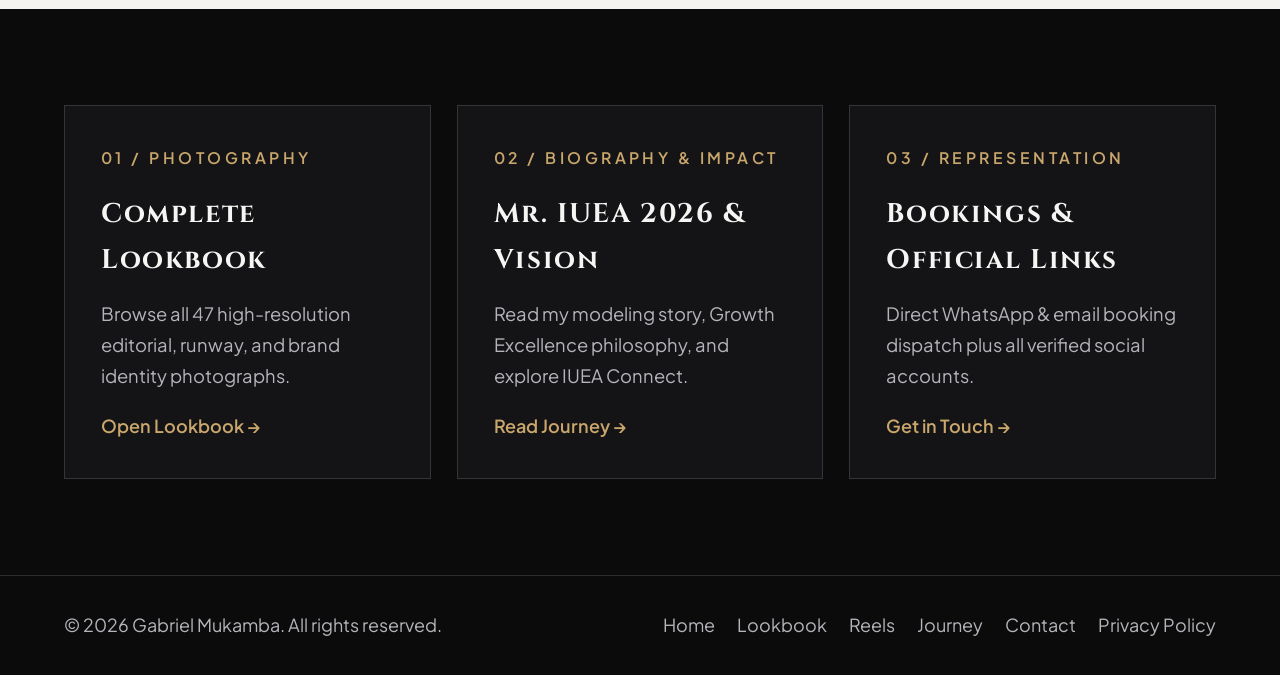
==== commit 6d379ccf: "fix height,chest,waist,hips and shoe size" ====
--- a/index.html
+++ b/index.html
@@ -84,11 +84,11 @@
 
         <div class="comp-details">
           <div class="stats-table">
-            <div class="stat-box"><span class="stat-label">Height</span><span class="stat-val" data-metric="175 cm" data-imperial="5' 9&quot;">175 cm</span></div>
-            <div class="stat-box"><span class="stat-label">Chest</span><span class="stat-val" data-metric="98 cm" data-imperial="38.5&quot;">98 cm</span></div>
-            <div class="stat-box"><span class="stat-label">Waist</span><span class="stat-val" data-metric="78 cm" data-imperial="31&quot;">78 cm</span></div>
-            <div class="stat-box"><span class="stat-label">Hips</span><span class="stat-val" data-metric="94 cm" data-imperial="37&quot;">94 cm</span></div>
-            <div class="stat-box"><span class="stat-label">Shoe Size</span><span class="stat-val" data-metric="43 EU" data-imperial="10 US">43 EU</span></div>
+            <div class="stat-box"><span class="stat-label">Height</span><span class="stat-val" data-metric="173 cm" data-imperial="5' 9&quot;">173 cm</span></div>
+            <div class="stat-box"><span class="stat-label">Chest</span><span class="stat-val" data-metric="93 cm" data-imperial="38.5&quot;">93 cm</span></div>
+            <div class="stat-box"><span class="stat-label">Waist</span><span class="stat-val" data-metric="73 cm" data-imperial="31&quot;">73 cm</span></div>
+            <div class="stat-box"><span class="stat-label">Hips</span><span class="stat-val" data-metric="87 cm" data-imperial="37&quot;">87 cm</span></div>
+            <div class="stat-box"><span class="stat-label">Shoe Size</span><span class="stat-val" data-metric="42 EU" data-imperial="10 US">42 EU</span></div>
             <div class="stat-box"><span class="stat-label">Hair / Eyes</span><span class="stat-val">Black / Dark Brown</span></div>
             <div class="stat-box"><span class="stat-label">Languages</span><span class="stat-val">English, French, Swahili</span></div>
             <div class="stat-box"><span class="stat-label">Experience</span><span class="stat-val">Mr. IUEA 2026 &amp; Editorial</span></div>
--- a/style.css
+++ b/style.css
@@ -148,9 +148,11 @@
 .contact-methods a { color: var(--text-light); text-decoration: none; }
 .contact-methods a:hover { color: var(--gold); }
 .profile-note { color: var(--text-muted); font-size: 1.02rem; margin-bottom: 20px; }
-.profile-links { display: grid; grid-template-columns: repeat(auto-fit, minmax(150px, 1fr)); gap: 12px; }
-.profile-links a { padding: 14px 16px; text-align: center; font-size: 1rem; font-weight: 600; border: 1px solid var(--gold); color: var(--gold); text-decoration: none; transition: all 0.3s; background: var(--bg-dark); }
-.profile-links a:hover { background: var(--gold); color: var(--bg-dark); }
+.social-container { display: flex; flex-wrap: wrap; gap: 14px; }
+.social-container a { width: 58px; height: 58px; border-radius: 50%; display: inline-flex; align-items: center; justify-content: center; background: #111b2b; border: 2px solid var(--gold); transition: all 0.3s ease; }
+.social-container svg { width: 26px; height: 26px; fill: #fff; transition: fill 0.3s; }
+.social-container a:hover { background: var(--gold); transform: translateY(-3px); }
+.social-container a:hover svg { fill: var(--bg-dark); }
 .policy-content { max-width: 820px; }
 .policy-content h2 { color: var(--gold); font-size: 1.5rem; margin: 32px 0 12px; }
 .policy-content p { color: #dcdce0; margin-bottom: 16px; font-size: 1.08rem; }
